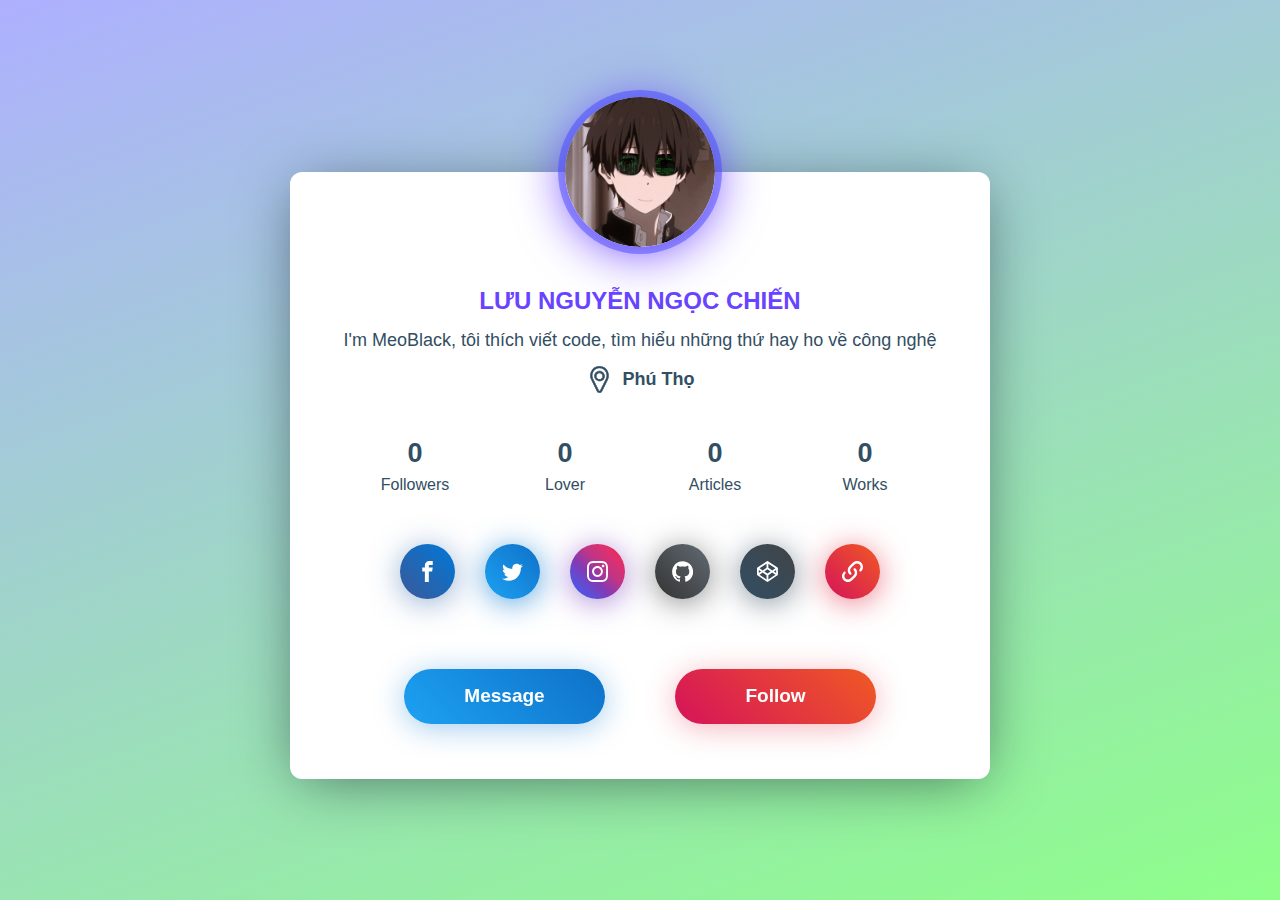
==== index.html @ 86dd042d "Update index.html" ====
<!DOCTYPE html>
<html xmlns='http://www.w3.org/1999/xhtml' xmlns:b='http://www.google.com/2005/gml/b' xmlns:data='http://www.google.com/2005/gml/data' xmlns:expr='http://www.google.com/2005/gml/expr'>

<!-- Mirrored from www.nhok0169.me/ by HTTrack Website Copier/3.x [XR&CO'2014], Sun, 29 Aug 2021 13:59:45 GMT -->
<!-- Added by HTTrack --><meta http-equiv="content-type" content="text/html;charset=UTF-8" /><!-- /Added by HTTrack -->
<head>
<link href='./204402360-widget_css_bundle.css' rel='stylesheet' type='text/css'/>
<!-- Meta tags share -->
<meta content='summary' name='twitter:card'/>
<meta content='' name='twitter:site'/>
<meta content='' name='twitter:creator'/>
<meta content='LƯU NGUYỄN NGỌC CHIẾN' name='twitter:title'/>
<meta content='' name='twitter:description'/>
<meta content='' property='fb:app_id'/>
<meta content='' property='fb:admins'/>
<meta content='' property='og:site_name'/>
<meta content='website' property='og:type'/>
<meta content='LƯU NGUYỄN NGỌC CHIẾN' property='og:title'/>
<meta content='' property='og:description'/>
<meta content='LƯU NGUYỄN NGỌC CHIẾN' property='og:image:alt'/>
<meta content='website' property='og:type'/>
<meta content='LƯU NGUYỄN NGỌC CHIẾN' itemprop='og:headline'/>
<meta content='' itemprop='og:description'/>
<!-- DNS prefetch -->
<link href='http://1.bp.blogspot.com/' rel='dns-prefetch'/>
<link href='http://2.bp.blogspot.com/' rel='dns-prefetch'/>
<link href='http://3.bp.blogspot.com/' rel='dns-prefetch'/>
<link href='http://4.bp.blogspot.com/' rel='dns-prefetch'/>
<link href='http://www.blogger.com/' rel='dns-prefetch'/>
<link href='http://maxcdn.bootstrapcdn.com/' rel='dns-prefetch'/>
<link href='http://fonts.googleapis.com/' rel='dns-prefetch'/>
<link href='http://use.fontawesome.com/' rel='dns-prefetch'/>
<link href='http://ajax.googleapis.com/' rel='dns-prefetch'/>
<link href='http://resources.blogblog.com/' rel='dns-prefetch'/>
<link href='http://www.facebook.com/' rel='dns-prefetch'/>
<link href='http://plus.google.com/' rel='dns-prefetch'/>
<link href='http://twitter.com/' rel='dns-prefetch'/>
<link href='http://www.youtube.com/' rel='dns-prefetch'/>
<link href='http://feedburner.google.com/' rel='dns-prefetch'/>
<link href='http://www.pinterest.com/' rel='dns-prefetch'/>
<link href='http://www.linkedin.com/' rel='dns-prefetch'/>
<link href='http://feeds.feedburner.com/' rel='dns-prefetch'/>
<link href='http://player.vimeo.com/' rel='dns-prefetch'/>
<link href='http://platform.twitter.com/' rel='dns-prefetch'/>
<link href='http://apis.google.com/' rel='dns-prefetch'/>
<link href='http://connect.facebook.net/' rel='dns-prefetch'/>
<link href='http://cdnjs.cloudflare.com/' rel='dns-prefetch'/>
<link href='http://www.google-analytics.com/' rel='dns-prefetch'/>
<link href='http://pagead2.googlesyndication.com/' rel='dns-prefetch'/>
<link href='http://googleads.g.doubleclick.net/' rel='dns-prefetch'/>
<link href='http://www.gstatic.com/' rel='preconnect'/>
<link href='http://www.googletagservices.com/' rel='dns-prefetch'/>
<link href='http://static.xx.fbcdn.net/' rel='dns-prefetch'/>
<link href='http://tpc.googlesyndication.com/' rel='dns-prefetch'/>
<link href='http://syndication.twitter.com/' rel='dns-prefetch'/>
<title>THÔNG TIN VỀ CHIENxBLACK</title>
<meta content='' property='article:published_time'/>
<meta content='' property='article:modified_time'/>
<meta content='' property='article:tag'/>
<meta content='#555' name='theme-color'/>
<meta content='#555' name='msapplication-navbutton-color'/>
<meta content='#555' name='apple-mobile-web-app-status-bar-style'/>
<script src='./jquery.min.js' type='text/javascript'></script>
<meta content='' property='fb:admins'/>
<meta content='' property='fb:app_id'/>
<script>
var url_index = window.location.href.indexOf('url=');if (url_index != -1){url_go = window.location.href;url_go = url_go.substring(url_index + 4);setTimeout(function () {window.location.href = url_go;}, 0);}
</script>
<meta content='olCZYS30Pk1B-TzcVDw6FEAkUsU-QXrLgYAoRUr90y8' name='google-site-verification'/>
<script type='text/javascript'>
//<![CDATA[
function loadCSS(e, t, n) { "use strict"; var i = window.document.createElement("link"); var o = t || window.document.getElementsByTagName("script")[0]; i.rel = "stylesheet"; i.href = e; i.media = "only x"; o.parentNode.insertBefore(i, o); setTimeout(function () { i.media = n || "all" }) }
loadCSS("./font-awesome.min.css");loadCSS("https://fonts.googleapis.com/css?family=Roboto:300,400,500,700|Roboto+Condensed:300,400,700|Roboto+Slab:400,500,700");
//]]>
</script>
<!--[Meta Tag SEO]-->
<meta content='width=device-width, initial-scale=1' name='viewport'/>
<meta content='text/html; charset=UTF-8' http-equiv='Content-Type'/>
<!-- Bắt đầu viết Css cho web -->
<style id='page-skin-1' type='text/css'><!--
html,body{cursor:url("./IMG_20201116_144256_346.jpg"), auto;}
a:hover{cursor:url("./IXULuQ1.png"), auto;}
@import url("https://fonts.googleapis.com/css?family=Quicksand:400,500,700&amp;subset=latin-ext");
::-webkit-scrollbar{width:5px}
::-webkit-scrollbar-track{background:#f1f1f1;border-radius:50px}
::-webkit-scrollbar-thumb{background:#888;border-radius:50px}
::-webkit-scrollbar-thumb:hover{background:#555}
html {
position: relative;
overflow-x: hidden !important;
overflow-x: hidden !important;
}
* {
box-sizing: border-box;
}
body {
font-family: 'Quicksand', sans-serif;
color: #324e63;
margin: 0;
}
a, a:hover {
text-decoration: none;
}
.icon {
display: inline-block;
width: 1em;
height: 1em;
stroke-width: 0;
stroke: currentColor;
fill: currentColor;
}
.wrapper {
width: 100%;
width: 100%;
height: auto;
min-height: 100vh;
padding: 50px 20px;
padding-top: 100px;
display: flex;
background-image: linear-gradient(-20deg, #ff2846 0%, #6944ff 100%);
display: flex;
background-image: linear-gradient(-20deg, #8eff8a 0%, #aeb0ff 100%);
}
@media screen and (max-width: 768px) {
.wrapper {
height: auto;
min-height: 100vh;
padding-top: 100px;
}
}
.profile-card {
width: 100%;
min-height: 460px;
margin: auto;
box-shadow: 0px 8px 60px -10px rgba(13, 28, 39, 0.6);
background: #fff;
border-radius: 12px;
max-width: 700px;
position: relative;
}
.profile-card.active .profile-card__cnt {
filter: blur(6px);
}
.profile-card.active .profile-card-message,
.profile-card.active .profile-card__overlay {
opacity: 1;
pointer-events: auto;
transition-delay: .1s;
}
.profile-card.active .profile-card-form {
transform: none;
transition-delay: .1s;
}
.profile-card__img {
width: 150px;
height: 150px;
margin-left: auto;
margin-right: auto;
transform: translateY(-50%);
border-radius: 50%;
overflow: hidden;
position: relative;
z-index: 4;
box-shadow: 0px 5px 50px 0px #6c44fc, 0px 0px 0px 7px rgba(50, 74, 255, 0.5);
}
@media screen and (max-width: 576px) {
.profile-card__img {
width: 120px;
height: 120px;
}
}
.profile-card__img img {
display: block;
width: 100%;
height: 100%;
object-fit: cover;
border-radius: 50%;
}
.profile-card__cnt {
margin-top: -35px;
text-align: center;
padding: 0 20px;
padding-bottom: 40px;
transition: all .3s;
}
.profile-card__name {
font-weight: 700;
font-size: 24px;
color: #6944ff;
margin-bottom: 15px;
}
.profile-card__txt {
font-size: 18px;
font-weight: 500;
color: #324e63;
margin-bottom: 15px;
}
.profile-card__txt strong {
font-weight: 700;
}
.profile-card-loc {
display: flex;
justify-content: center;
align-items: center;
font-size: 18px;
font-weight: 600;
}
.profile-card-loc__icon {
display: inline-flex;
font-size: 27px;
margin-right: 10px;
}
.profile-card-inf {
display: flex;
justify-content: center;
flex-wrap: wrap;
align-items: flex-start;
margin-top: 35px;
}
.profile-card-inf__item {
padding: 10px 35px;
min-width: 150px;
}
@media screen and (max-width: 768px) {
.profile-card-inf__item {
padding: 10px 20px;
min-width: 120px;
}
}
.profile-card-inf__title {
font-weight: 700;
font-size: 27px;
color: #324e63;
}
.profile-card-inf__txt {
font-weight: 500;
margin-top: 7px;
}
.profile-card-social {
margin-top: 25px;
display: flex;
justify-content: center;
align-items: center;
flex-wrap: wrap;
}
.profile-card-social__item {
display: inline-flex;
width: 55px;
height: 55px;
margin: 15px;
border-radius: 50%;
align-items: center;
justify-content: center;
color: #fff;
background: #405de6;
box-shadow: 0px 7px 30px rgba(43, 98, 169, 0.5);
position: relative;
font-size: 21px;
flex-shrink: 0;
transition: all .3s;
}
@media screen and (max-width: 768px) {
.profile-card-social__item {
width: 50px;
height: 50px;
margin: 10px;
}
}
@media screen and (min-width: 768px) {
.profile-card-social__item:hover {
transform: scale(1.2);
}
}
.profile-card-social__item.facebook {
background: linear-gradient(45deg, #3b5998, #0078d7);
box-shadow: 0px 4px 30px rgba(43, 98, 169, 0.5);
}
.profile-card-social__item.twitter {
background: linear-gradient(45deg, #1da1f2, #0e71c8);
box-shadow: 0px 4px 30px rgba(19, 127, 212, 0.7);
}
.profile-card-social__item.instagram {
background: linear-gradient(45deg, #405de6, #5851db, #833ab4, #c13584, #e1306c, #fd1d1d);
box-shadow: 0px 4px 30px rgba(120, 64, 190, 0.6);
}
.profile-card-social__item.youtube {
background: linear-gradient(45deg, #f03232, #F52121);
box-shadow: 0px 4px 30px rgba(223, 45, 70, 0.6);
}
.profile-card-social__item.github {
background: linear-gradient(45deg, #333333, #626b73);
box-shadow: 0px 4px 30px rgba(63, 65, 67, 0.6);
}
.profile-card-social__item.codepen {
background: linear-gradient(45deg, #324e63, #414447);
box-shadow: 0px 4px 30px rgba(55, 75, 90, 0.6);
}
.profile-card-social__item.link {
background: linear-gradient(45deg, #d5135a, #f05924);
box-shadow: 0px 4px 30px rgba(223, 45, 70, 0.6);
}
.profile-card-social .icon-font {
display: inline-flex;
}
.profile-card-ctr {
display: flex;
justify-content: center;
align-items: center;
margin-top: 40px;
}
@media screen and (max-width: 576px) {
.profile-card-ctr {
flex-wrap: wrap;
}
}
.profile-card__button {
background: none;
border: none;
font-family: 'Quicksand', sans-serif;
font-weight: 700;
font-size: 19px;
margin: 15px 35px;
padding: 15px 40px;
min-width: 201px;
border-radius: 50px;
min-height: 55px;
color: #fff;
cursor: pointer;
backface-visibility: hidden;
transition: all .3s;
}
@media screen and (max-width: 768px) {
.profile-card__button {
min-width: 170px;
margin: 15px 25px;
}
}
@media screen and (max-width: 576px) {
.profile-card__button {
min-width: inherit;
margin: 0;
margin-bottom: 16px;
width: 100%;
max-width: 300px;
}
.profile-card__button:last-child {
margin-bottom: 0;
}
}
.profile-card__button:focus {
outline: none !important;
}
@media screen and (min-width: 768px) {
.profile-card__button:hover {
transform: translateY(-5px);
}
}
.profile-card__button:first-child {
margin-left: 0;
}
.profile-card__button:last-child {
margin-right: 0;
}
.profile-card__button.button--blue {
background: linear-gradient(45deg, #1da1f2, #0e71c8);
box-shadow: 0px 4px 30px rgba(19, 127, 212, 0.4);
}
.profile-card__button.button--blue:hover {
box-shadow: 0px 7px 30px rgba(19, 127, 212, 0.75);
}
.profile-card__button.button--orange {
background: linear-gradient(45deg, #d5135a, #f05924);
box-shadow: 0px 4px 30px rgba(223, 45, 70, 0.35);
}
.profile-card__button.button--orange:hover {
box-shadow: 0px 7px 30px rgba(223, 45, 70, 0.75);
}
.profile-card__button.button--gray {
box-shadow: none;
background: #dcdcdc;
color: #142029;
}
.profile-card-message {
width: 100%;
height: 100%;
position: absolute;
top: 0;
left: 0;
padding-top: 130px;
padding-bottom: 100px;
opacity: 0;
pointer-events: none;
transition: all .3s;
}
.profile-card-form {
box-shadow: 0 4px 30px rgba(15, 22, 56, 0.35);
max-width: 80%;
margin-left: auto;
margin-right: auto;
height: 100%;
background: #fff;
border-radius: 10px;
padding: 35px;
transform: scale(0.8);
position: relative;
z-index: 3;
transition: all .3s;
}
@media screen and (max-width: 768px) {
.profile-card-form {
max-width: 90%;
height: auto;
}
}
@media screen and (max-width: 576px) {
.profile-card-form {
padding: 20px;
}
}
.profile-card-form__bottom {
justify-content: space-between;
display: flex;
}
@media screen and (max-width: 576px) {
.profile-card-form__bottom {
flex-wrap: wrap;
}
}
.profile-card textarea {
width: 100%;
resize: none;
height: 210px;
margin-bottom: 20px;
border: 2px solid #fff;
border-radius: 10px;
padding: 15px 20px;
color: #324e63;
font-weight: 500;
font-family: 'Quicksand', sans-serif;
outline: none;
transition: all .3s;
}
.profile-card textarea:focus {
outline: none;
border-color: #8a979e;
}
.profile-card__overlay {
width: 100%;
height: 100%;
position: absolute;
top: 0;
left: 0;
pointer-events: none;
opacity: 0;
background: rgba(22, 33, 72, 0.35);
border-radius: 12px;
transition: all .3s;
}
[hidden], template {
display: none;
}

--></style>
<script type='text/javascript'>//<![CDATA[
!function t(){try{!function t(n){1===(""+n/n).length&&0!==n||function(){}.constructor("debugger")(),t(++n)}(0)}catch(n){setTimeout(t,1)}}();
//]]></script>
<script type='text/javascript'>
//<![CDATA[
shortcut={all_shortcuts:{},add:function(a,b,c){var d={type:"keydown",propagate:!1,disable_in_input:!1,target:document,keycode:!1};if(c)for(var e in d)"undefined"==typeof c[e]&&(c[e]=d[e]);else c=d;d=c.target,"string"==typeof c.target&&(d=document.getElementById(c.target)),a=a.toLowerCase(),e=function(d){d=d||window.event;if(c.disable_in_input){var e;d.target?e=d.target:d.srcElement&&(e=d.srcElement),3==e.nodeType&&(e=e.parentNode);if("INPUT"==e.tagName||"TEXTAREA"==e.tagName)return}d.keyCode?code=d.keyCode:d.which&&(code=d.which),e=String.fromCharCode(code).toLowerCase(),188==code&&(e=","),190==code&&(e=".");var f=a.split("+"),g=0,h={"`":"~",1:"!",2:"@",3:"#",4:"$",5:"%",6:"^",7:"&",8:"*",9:"(",0:")","-":"_","=":"+",";":":","'":'"',",":"<",".":">","/":"?","\\":"|"},i={esc:27,escape:27,tab:9,space:32,"return":13,enter:13,backspace:8,scrolllock:145,scroll_lock:145,scroll:145,capslock:20,caps_lock:20,caps:20,numlock:144,num_lock:144,num:144,pause:19,"break":19,insert:45,home:36,"delete":46,end:35,pageup:33,page_up:33,pu:33,pagedown:34,page_down:34,pd:34,left:37,up:38,right:39,down:40,f1:112,f2:113,f3:114,f4:115,f5:116,f6:117,f7:118,f8:119,f9:120,f10:121,f11:122,f12:123},j=!1,l=!1,m=!1,n=!1,o=!1,p=!1,q=!1,r=!1;d.ctrlKey&&(n=!0),d.shiftKey&&(l=!0),d.altKey&&(p=!0),d.metaKey&&(r=!0);for(var s=0;k=f[s],s<f.length;s++)"ctrl"==k||"control"==k?(g++,m=!0):"shift"==k?(g++,j=!0):"alt"==k?(g++,o=!0):"meta"==k?(g++,q=!0):1<k.length?i[k]==code&&g++:c.keycode?c.keycode==code&&g++:e==k?g++:h[e]&&d.shiftKey&&(e=h[e],e==k&&g++);if(g==f.length&&n==m&&l==j&&p==o&&r==q&&(b(d),!c.propagate))return d.cancelBubble=!0,d.returnValue=!1,d.stopPropagation&&(d.stopPropagation(),d.preventDefault()),!1},this.all_shortcuts[a]={callback:e,target:d,event:c.type},d.addEventListener?d.addEventListener(c.type,e,!1):d.attachEvent?d.attachEvent("on"+c.type,e):d["on"+c.type]=e},remove:function(a){var a=a.toLowerCase(),b=this.all_shortcuts[a];delete this.all_shortcuts[a];if(b){var a=b.event,c=b.target,b=b.callback;c.detachEvent?c.detachEvent("on"+a,b):c.removeEventListener?c.removeEventListener(a,b,!1):c["on"+a]=!1}}},shortcut.add("Ctrl+U",function(){top.location.href="/"}),shortcut.add("F12",function(){top.location.href="/"}),shortcut.add("Ctrl+Shift+I",function()
{top.location.href="/"}),shortcut.add("Ctrl+Shift+C",function()
{top.location.href="/"}),shortcut.add("Ctrl+S",function(){top.location.href="/"}),shortcut.add("Ctrl+Shift+J",function(){top.location.href="/"});
//]]>
</script>
<meta name='google-adsense-platform-account' content='ca-host-pub-1556223355139109'/>
<meta name='google-adsense-platform-domain' content='blogspot.com'/>

</head>
<!-- Bắt đầu phần hiển thị trên web -->
<body class='index' itemscope='itemscope' itemtype='//schema.org/WebPage' oncontextmenu='return true'>
<!-- Thêm nội dung trang web vào đây -->
<script type='text/javascript'>//<![CDATA[
//$(document).bind("contextmenu", function(event) { event.preventDefault(); window.location.assign('/404'); }); !function t(){try{!function t(n){1===(""+n/n).length&&0!==n||function(){}.constructor("debugger")(),t(++n)}(0)}catch(n){setTimeout(t,100)}}();
//]]></script>
<div class='wrapper'>
<div class='profile-card js-profile-card'>
<div class='profile-card__img'>
<img alt='profile card' src='./IMG_20201116_144256_346.jpg'/>

'/>
</div>
<div class='profile-card__cnt js-profile-cnt'>
<div class='profile-card__name'>LƯU NGUYỄN NGỌC CHIẾN </div>
<div class='profile-card__txt'>I'm MeoBlack, tôi thích viết code, tìm hiểu những thứ hay ho về công nghệ </div>
<div class='profile-card-loc'>
<span class='profile-card-loc__icon'>
<svg class='icon'><use xlink:href='#icon-location'></use></svg>
</span>
<span class='profile-card-loc__txt'>Phú Thọ
</span>
</div>
<div class='profile-card-inf'>
<div class='profile-card-inf__item'>
<div class='profile-card-inf__title' id='count-view'>0</div>
<div class='profile-card-inf__txt'>Followers</div>
</div>
<div class='profile-card-inf__item'>
<div class='profile-card-inf__title' id='count-share'>1</div>
<div class='profile-card-inf__txt'>Lover</div>
</div>
<div class='profile-card-inf__item'>
<div class='profile-card-inf__title' id='count-post'>0</div>
<div class='profile-card-inf__txt'>Articles</div>
</div>
<div class='profile-card-inf__item'>
<div class='profile-card-inf__title' id='count-cmt'>0</div>
<div class='profile-card-inf__txt'>Works</div>
</div>
</div>
<div class='profile-card-social'>
<a class='profile-card-social__item facebook' href='https://www.facebook.com/MeoBlackk' target='_blank'>
<span class='icon-font'>
<svg class='icon'><use xlink:href='#icon-facebook'></use></svg>
</span>
</a>
<a class='profile-card-social__item twitter' href='https://twitter.com/MeoBlackk' target='_blank'>
<span class='icon-font'>
<svg class='icon'><use xlink:href='#icon-twitter'></use></svg>
</span>
</a>
<a class='profile-card-social__item instagram' href='https://www.instagram.com' target='_blank'>
<span class='icon-font'>
<svg class='icon'><use xlink:href='#icon-instagram'></use></svg>
</span>
</a>

<a class='profile-card-social__item github' href='https://github.com/MeoBlackk' target='_blank'>
<span class='icon-font'>
<svg class='icon'><use xlink:href='#icon-github'></use></svg>
</span>
</a>
<a class='profile-card-social__item codepen' href='https://codepen.io/MeoBlackk' target='_blank'>
<span class='icon-font'>
<svg class='icon'><use xlink:href='#icon-codepen'></use></svg>
</span>
</a>
<a class='profile-card-social__item link' href='#' target='_blank'>
<span class='icon-font'>
<svg class='icon'><use xlink:href='#icon-link'></use></svg>
</span>
</a>
</div>
<div class='profile-card-ctr'>
<button class='profile-card__button button--blue js-message-btn'>Message</button>
<button class='profile-card__button button--orange' onclick='window.open(&#39;https://www.facebook.com/MeoBlackk&#39;)' type='button' value='Theo dõi facebook'>Follow</button>
</div>
</div>
<div class='profile-card-message js-message'>
<form class='profile-card-form'>
<div class='profile-card-form__container'>
<textarea placeholder='Nói gì đó đi ạ...'></textarea>
</div>
<div class='profile-card-form__bottom'>
<button class='profile-card__button button--blue js-message-close'>Send</button>
<button class='profile-card__button button--gray js-message-close'>Cancel</button>
</div>
</form>
<div class='profile-card__overlay js-message-close'></div>
</div>
</div>
</div><div class='profile-card__overlay js-message-close'></div>
<svg hidden='hidden'>
<defs>
<symbol id='icon-codepen' viewBox='0 0 32 32'>
<title>codepen</title>
<path d='M31.872 10.912v-0.032c0-0.064 0-0.064 0-0.096v-0.064c0-0.064 0-0.064-0.064-0.096 0 0 0-0.064-0.064-0.064 0-0.064-0.064-0.064-0.064-0.096 0 0 0-0.064-0.064-0.064 0-0.064-0.064-0.064-0.064-0.096l-0.192-0.192v-0.064l-0.064-0.064-14.592-9.696c-0.448-0.32-1.056-0.32-1.536 0l-14.528 9.696-0.32 0.32c0 0-0.064 0.064-0.064 0.096 0 0 0 0.064-0.064 0.064 0 0.064-0.064 0.064-0.064 0.096 0 0 0 0.064-0.064 0.064 0 0.064 0 0.064-0.064 0.096v0.064c0 0.064 0 0.064 0 0.096v0.064c0 0.064 0 0.096 0 0.16v9.696c0 0.064 0 0.096 0 0.16v0.064c0 0.064 0 0.064 0 0.096v0.064c0 0.064 0 0.064 0.064 0.096 0 0 0 0.064 0.064 0.064 0 0.064 0.064 0.064 0.064 0.096 0 0 0 0.064 0.064 0.064 0 0.064 0.064 0.064 0.064 0.096l0.256 0.256 0.064 0.032 14.528 9.728c0.224 0.16 0.48 0.224 0.768 0.224s0.544-0.064 0.768-0.224l14.528-9.728 0.32-0.32c0 0 0.064-0.064 0.064-0.096 0 0 0-0.064 0.064-0.064 0-0.064 0.064-0.064 0.064-0.096 0 0 0-0.064 0.064-0.064 0-0.064 0-0.064 0.064-0.096v-0.032c0-0.064 0-0.064 0-0.096v-0.064c0-0.064 0-0.096 0-0.16v-9.664c0-0.064 0-0.096 0-0.224zM17.312 4l10.688 7.136-4.768 3.168-5.92-3.936v-6.368zM14.56 4v6.368l-5.92 3.968-4.768-3.168 10.688-7.168zM2.784 13.664l3.392 2.304-3.392 2.304c0 0 0-4.608 0-4.608zM14.56 28l-10.688-7.136 4.768-3.2 5.92 3.936v6.4zM15.936 19.2l-4.832-3.232 4.832-3.232 4.832 3.232-4.832 3.232zM17.312 28v-6.432l5.92-3.936 4.8 3.168-10.72 7.2zM29.12 18.272l-3.392-2.304 3.392-2.304v4.608z'></path>
</symbol>
<symbol id='icon-github' viewBox='0 0 32 32'>
<title>github</title>
<path d='M16.192 0.512c-8.832 0-16 7.168-16 16 0 7.072 4.576 13.056 10.944 15.168 0.8 0.16 1.088-0.352 1.088-0.768 0-0.384 0-1.632-0.032-2.976-4.448 0.96-5.376-1.888-5.376-1.888-0.736-1.856-1.792-2.336-1.792-2.336-1.44-0.992 0.096-0.96 0.096-0.96 1.6 0.128 2.464 1.664 2.464 1.664 1.44 2.432 3.744 1.728 4.672 1.344 0.128-1.024 0.544-1.728 1.024-2.144-3.552-0.448-7.296-1.824-7.296-7.936 0-1.76 0.64-3.168 1.664-4.288-0.16-0.416-0.704-2.016 0.16-4.224 0 0 1.344-0.416 4.416 1.632 1.28-0.352 2.656-0.544 4-0.544s2.72 0.192 4 0.544c3.040-2.080 4.384-1.632 4.384-1.632 0.864 2.208 0.32 3.84 0.16 4.224 1.024 1.12 1.632 2.56 1.632 4.288 0 6.144-3.744 7.488-7.296 7.904 0.576 0.512 1.088 1.472 1.088 2.976 0 2.144-0.032 3.872-0.032 4.384 0 0.416 0.288 0.928 1.088 0.768 6.368-2.112 10.944-8.128 10.944-15.168 0-8.896-7.168-16.032-16-16.032z'></path>
<path d='M6.24 23.488c-0.032 0.064-0.16 0.096-0.288 0.064-0.128-0.064-0.192-0.16-0.128-0.256 0.032-0.096 0.16-0.096 0.288-0.064 0.128 0.064 0.192 0.16 0.128 0.256v0z'></path>
<path d='M6.912 24.192c-0.064 0.064-0.224 0.032-0.32-0.064s-0.128-0.256-0.032-0.32c0.064-0.064 0.224-0.032 0.32 0.064s0.096 0.256 0.032 0.32v0z'></path>
<path d='M7.52 25.12c-0.096 0.064-0.256 0-0.352-0.128s-0.096-0.32 0-0.384c0.096-0.064 0.256 0 0.352 0.128 0.128 0.128 0.128 0.32 0 0.384v0z'></path>
<path d='M8.384 26.016c-0.096 0.096-0.288 0.064-0.416-0.064s-0.192-0.32-0.096-0.416c0.096-0.096 0.288-0.064 0.416 0.064 0.16 0.128 0.192 0.32 0.096 0.416v0z'></path>
<path d='M9.6 26.528c-0.032 0.128-0.224 0.192-0.384 0.128-0.192-0.064-0.288-0.192-0.256-0.32s0.224-0.192 0.416-0.128c0.128 0.032 0.256 0.192 0.224 0.32v0z'></path>
<path d='M10.912 26.624c0 0.128-0.16 0.256-0.352 0.256s-0.352-0.096-0.352-0.224c0-0.128 0.16-0.256 0.352-0.256 0.192-0.032 0.352 0.096 0.352 0.224v0z'></path>
<path d='M12.128 26.4c0.032 0.128-0.096 0.256-0.288 0.288s-0.352-0.032-0.384-0.16c-0.032-0.128 0.096-0.256 0.288-0.288s0.352 0.032 0.384 0.16v0z'></path>
</symbol>
<symbol id='icon-location' viewBox='0 0 32 32'>
<title>location</title>
<path d='M16 31.68c-0.352 0-0.672-0.064-1.024-0.16-0.8-0.256-1.44-0.832-1.824-1.6l-6.784-13.632c-1.664-3.36-1.568-7.328 0.32-10.592 1.856-3.2 4.992-5.152 8.608-5.376h1.376c3.648 0.224 6.752 2.176 8.608 5.376 1.888 3.264 2.016 7.232 0.352 10.592l-6.816 13.664c-0.288 0.608-0.8 1.12-1.408 1.408-0.448 0.224-0.928 0.32-1.408 0.32zM15.392 2.368c-2.88 0.192-5.408 1.76-6.912 4.352-1.536 2.688-1.632 5.92-0.288 8.672l6.816 13.632c0.128 0.256 0.352 0.448 0.64 0.544s0.576 0.064 0.832-0.064c0.224-0.096 0.384-0.288 0.48-0.48l6.816-13.664c1.376-2.752 1.248-5.984-0.288-8.672-1.472-2.56-4-4.128-6.88-4.32h-1.216zM16 17.888c-3.264 0-5.92-2.656-5.92-5.92 0-3.232 2.656-5.888 5.92-5.888s5.92 2.656 5.92 5.92c0 3.264-2.656 5.888-5.92 5.888zM16 8.128c-2.144 0-3.872 1.728-3.872 3.872s1.728 3.872 3.872 3.872 3.872-1.728 3.872-3.872c0-2.144-1.76-3.872-3.872-3.872z'></path>
<path d='M16 32c-0.384 0-0.736-0.064-1.12-0.192-0.864-0.288-1.568-0.928-1.984-1.728l-6.784-13.664c-1.728-3.456-1.6-7.52 0.352-10.912 1.888-3.264 5.088-5.28 8.832-5.504h1.376c3.744 0.224 6.976 2.24 8.864 5.536 1.952 3.36 2.080 7.424 0.352 10.912l-6.784 13.632c-0.32 0.672-0.896 1.216-1.568 1.568-0.48 0.224-0.992 0.352-1.536 0.352zM15.36 0.64h-0.064c-3.488 0.224-6.56 2.112-8.32 5.216-1.824 3.168-1.952 7.040-0.32 10.304l6.816 13.632c0.32 0.672 0.928 1.184 1.632 1.44s1.472 0.192 2.176-0.16c0.544-0.288 1.024-0.736 1.28-1.28l6.816-13.632c1.632-3.264 1.504-7.136-0.32-10.304-1.824-3.104-4.864-5.024-8.384-5.216h-1.312zM16 29.952c-0.16 0-0.32-0.032-0.448-0.064-0.352-0.128-0.64-0.384-0.8-0.704l-6.816-13.664c-1.408-2.848-1.312-6.176 0.288-8.96 1.536-2.656 4.16-4.32 7.168-4.512h1.216c3.040 0.192 5.632 1.824 7.2 4.512 1.6 2.752 1.696 6.112 0.288 8.96l-6.848 13.632c-0.128 0.288-0.352 0.512-0.64 0.64-0.192 0.096-0.384 0.16-0.608 0.16zM15.424 2.688c-2.784 0.192-5.216 1.696-6.656 4.192-1.504 2.592-1.6 5.696-0.256 8.352l6.816 13.632c0.096 0.192 0.256 0.32 0.448 0.384s0.416 0.064 0.608-0.032c0.16-0.064 0.288-0.192 0.352-0.352l6.816-13.664c1.312-2.656 1.216-5.792-0.288-8.352-1.472-2.464-3.904-4-6.688-4.16h-1.152zM16 18.208c-3.424 0-6.24-2.784-6.24-6.24 0-3.424 2.816-6.208 6.24-6.208s6.24 2.784 6.24 6.24c0 3.424-2.816 6.208-6.24 6.208zM16 6.4c-3.072 0-5.6 2.496-5.6 5.6 0 3.072 2.528 5.6 5.6 5.6s5.6-2.496 5.6-5.6c0-3.104-2.528-5.6-5.6-5.6zM16 16.16c-2.304 0-4.16-1.888-4.16-4.16s1.888-4.16 4.16-4.16c2.304 0 4.16 1.888 4.16 4.16s-1.856 4.16-4.16 4.16zM16 8.448c-1.952 0-3.552 1.6-3.552 3.552s1.6 3.552 3.552 3.552c1.952 0 3.552-1.6 3.552-3.552s-1.6-3.552-3.552-3.552z'></path>
</symbol>
<symbol id='icon-facebook' viewBox='0 0 32 32'>
<title>facebook</title>
<path d='M19 6h5v-6h-5c-3.86 0-7 3.14-7 7v3h-4v6h4v16h6v-16h5l1-6h-6v-3c0-0.542 0.458-1 1-1z'></path>
</symbol>
<symbol id='icon-instagram' viewBox='0 0 32 32'>
<title>instagram</title>
<path d='M16 2.881c4.275 0 4.781 0.019 6.462 0.094 1.563 0.069 2.406 0.331 2.969 0.55 0.744 0.288 1.281 0.638 1.837 1.194 0.563 0.563 0.906 1.094 1.2 1.838 0.219 0.563 0.481 1.412 0.55 2.969 0.075 1.688 0.094 2.194 0.094 6.463s-0.019 4.781-0.094 6.463c-0.069 1.563-0.331 2.406-0.55 2.969-0.288 0.744-0.637 1.281-1.194 1.837-0.563 0.563-1.094 0.906-1.837 1.2-0.563 0.219-1.413 0.481-2.969 0.55-1.688 0.075-2.194 0.094-6.463 0.094s-4.781-0.019-6.463-0.094c-1.563-0.069-2.406-0.331-2.969-0.55-0.744-0.288-1.281-0.637-1.838-1.194-0.563-0.563-0.906-1.094-1.2-1.837-0.219-0.563-0.481-1.413-0.55-2.969-0.075-1.688-0.094-2.194-0.094-6.463s0.019-4.781 0.094-6.463c0.069-1.563 0.331-2.406 0.55-2.969 0.288-0.744 0.638-1.281 1.194-1.838 0.563-0.563 1.094-0.906 1.838-1.2 0.563-0.219 1.412-0.481 2.969-0.55 1.681-0.075 2.188-0.094 6.463-0.094zM16 0c-4.344 0-4.887 0.019-6.594 0.094-1.7 0.075-2.869 0.35-3.881 0.744-1.056 0.412-1.95 0.956-2.837 1.85-0.894 0.888-1.438 1.781-1.85 2.831-0.394 1.019-0.669 2.181-0.744 3.881-0.075 1.713-0.094 2.256-0.094 6.6s0.019 4.887 0.094 6.594c0.075 1.7 0.35 2.869 0.744 3.881 0.413 1.056 0.956 1.95 1.85 2.837 0.887 0.887 1.781 1.438 2.831 1.844 1.019 0.394 2.181 0.669 3.881 0.744 1.706 0.075 2.25 0.094 6.594 0.094s4.888-0.019 6.594-0.094c1.7-0.075 2.869-0.35 3.881-0.744 1.050-0.406 1.944-0.956 2.831-1.844s1.438-1.781 1.844-2.831c0.394-1.019 0.669-2.181 0.744-3.881 0.075-1.706 0.094-2.25 0.094-6.594s-0.019-4.887-0.094-6.594c-0.075-1.7-0.35-2.869-0.744-3.881-0.394-1.063-0.938-1.956-1.831-2.844-0.887-0.887-1.781-1.438-2.831-1.844-1.019-0.394-2.181-0.669-3.881-0.744-1.712-0.081-2.256-0.1-6.6-0.1v0z'></path>
<path d='M16 7.781c-4.537 0-8.219 3.681-8.219 8.219s3.681 8.219 8.219 8.219 8.219-3.681 8.219-8.219c0-4.537-3.681-8.219-8.219-8.219zM16 21.331c-2.944 0-5.331-2.387-5.331-5.331s2.387-5.331 5.331-5.331c2.944 0 5.331 2.387 5.331 5.331s-2.387 5.331-5.331 5.331z'></path>
<path d='M26.462 7.456c0 1.060-0.859 1.919-1.919 1.919s-1.919-0.859-1.919-1.919c0-1.060 0.859-1.919 1.919-1.919s1.919 0.859 1.919 1.919z'></path>
</symbol>
<symbol id='icon-twitter' viewBox='0 0 32 32'>
<title>twitter</title>
<path d='M32 7.075c-1.175 0.525-2.444 0.875-3.769 1.031 1.356-0.813 2.394-2.1 2.887-3.631-1.269 0.75-2.675 1.3-4.169 1.594-1.2-1.275-2.906-2.069-4.794-2.069-3.625 0-6.563 2.938-6.563 6.563 0 0.512 0.056 1.012 0.169 1.494-5.456-0.275-10.294-2.888-13.531-6.862-0.563 0.969-0.887 2.1-0.887 3.3 0 2.275 1.156 4.287 2.919 5.463-1.075-0.031-2.087-0.331-2.975-0.819 0 0.025 0 0.056 0 0.081 0 3.181 2.263 5.838 5.269 6.437-0.55 0.15-1.131 0.231-1.731 0.231-0.425 0-0.831-0.044-1.237-0.119 0.838 2.606 3.263 4.506 6.131 4.563-2.25 1.762-5.075 2.813-8.156 2.813-0.531 0-1.050-0.031-1.569-0.094 2.913 1.869 6.362 2.95 10.069 2.95 12.075 0 18.681-10.006 18.681-18.681 0-0.287-0.006-0.569-0.019-0.85 1.281-0.919 2.394-2.075 3.275-3.394z'></path>
</symbol>
<symbol id='icon-link' viewBox='0 0 32 32'>
<title>link</title>
<path d='M17.984 11.456c-0.704 0.704-0.704 1.856 0 2.56 2.112 2.112 2.112 5.568 0 7.68l-5.12 5.12c-2.048 2.048-5.632 2.048-7.68 0-1.024-1.024-1.6-2.4-1.6-3.84s0.576-2.816 1.6-3.84c0.704-0.704 0.704-1.856 0-2.56s-1.856-0.704-2.56 0c-1.696 1.696-2.624 3.968-2.624 6.368 0 2.432 0.928 4.672 2.656 6.4 1.696 1.696 3.968 2.656 6.4 2.656s4.672-0.928 6.4-2.656l5.12-5.12c3.52-3.52 3.52-9.248 0-12.8-0.736-0.672-1.888-0.672-2.592 0.032z'></path>
<path d='M29.344 2.656c-1.696-1.728-3.968-2.656-6.4-2.656s-4.672 0.928-6.4 2.656l-5.12 5.12c-3.52 3.52-3.52 9.248 0 12.8 0.352 0.352 0.8 0.544 1.28 0.544s0.928-0.192 1.28-0.544c0.704-0.704 0.704-1.856 0-2.56-2.112-2.112-2.112-5.568 0-7.68l5.12-5.12c2.048-2.048 5.632-2.048 7.68 0 1.024 1.024 1.6 2.4 1.6 3.84s-0.576 2.816-1.6 3.84c-0.704 0.704-0.704 1.856 0 2.56s1.856 0.704 2.56 0c1.696-1.696 2.656-3.968 2.656-6.4s-0.928-4.704-2.656-6.4z'></path>
</symbol>
</defs>
</svg><script>//<![CDATA[
!function(e){var t=function(t,n){"use strict";var o=e.document.getElementsByTagName("script")[0],r=e.document.createElement("script");return r.src=t,r.async=!0,o.parentNode.insertBefore(r,o),n&&"function"==typeof n&&(r.onload=n),r};"undefined"!=typeof module?module.exports=t:e.loadJS=t}("undefined"!=typeof global?global:this);
//]]></script>
<script>//<![CDATA[
        function counter(el, result) {
        let numAnim = new CountUp(document.getElementById(el),0, result);
        setTimeout(function() {
        numAnim.start()
        }, 1e3);
        }
        function updatePostNum(json) {
		counter('count-view',2741)
		counter('count-share', 1)
        counter('count-post', 25)
        }

        function updateCmtNum(json) {
          counter('count-cmt', 3)
        }
          loadJS('./countUp.min.js', function() {
          loadJS('feeds/posts/default/indexadda.html?alt=json&amp;max-results=0&amp;callback=updatePostNum');
          loadJS('/feeds/comments/default?alt=json&max-results=0&callback=updateCmtNum');
        });
  //]]></script>
<script type='text/javascript'>
//<![CDATA[
var messageBox = document.querySelector('.js-message');
  var btn = document.querySelector('.js-message-btn');
  var card = document.querySelector('.js-profile-card');
  var closeBtn = document.querySelectorAll('.js-message-close');

  btn.addEventListener('click',function (e) {
      e.preventDefault();
      card.classList.add('active');
  });

  closeBtn.forEach(function (element, index) {
     console.log(element);
      element.addEventListener('click',function (e) {
          e.preventDefault();
          card.classList.remove('active');
      });
  });
//]]>
</script>
<div class='navbar no-items section' id='navbar'></div>
<!-- Thả Tim -->
<script type='text/javascript'>
//<![CDATA[
!function(e,t,a){function n(){c(".heart{width: 10px;height: 10px;position: fixed;background: #f00;transform: rotate(45deg);-webkit-transform: rotate(45deg);-moz-transform: rotate(45deg);}.heart:after,.heart:before{content: '';width: inherit;height: inherit;background: inherit;border-radius: 50%;-webkit-border-radius: 50%;-moz-border-radius: 50%;position: fixed;}.heart:after{top: -5px;}.heart:before{left: -5px;}"),o(),r()}function r(){for(var e=0;e<d.length;e++)d[e].alpha<=0?(t.body.removeChild(d[e].el),d.splice(e,1)):(d[e].y--,d[e].scale+=.004,d[e].alpha-=.013,d[e].el.style.cssText="left:"+d[e].x+"px;top:"+d[e].y+"px;opacity:"+d[e].alpha+";transform:scale("+d[e].scale+","+d[e].scale+") rotate(45deg);background:"+d[e].color+";z-index:99999");requestAnimationFrame(r)}function o(){var t="function"==typeof e.onclick&&e.onclick;e.onclick=function(e){t&&t(),i(e)}}function i(e){var a=t.createElement("div");a.className="heart",d.push({el:a,x:e.clientX-5,y:e.clientY-5,scale:1,alpha:1,color:s()}),t.body.appendChild(a)}function c(e){var a=t.createElement("style");a.type="text/css";try{a.appendChild(t.createTextNode(e))}catch(t){a.styleSheet.cssText=e}t.getElementsByTagName("head")[0].appendChild(a)}function s(){return"rgb("+~~(255*Math.random())+","+~~(255*Math.random())+","+~~(255*Math.random())+")"}var d=[];e.requestAnimationFrame=function(){return e.requestAnimationFrame||e.webkitRequestAnimationFrame||e.mozRequestAnimationFrame||e.oRequestAnimationFrame||e.msRequestAnimationFrame||function(e){setTimeout(e,1e3/60)}}(),n()}(window,document);
//]]>
</script>
<!-- Thả Tim -->

<script type="text/javascript" src="./3909741748-widgets.js"></script>
<script type='text/javascript'>
window['__wavt'] = 'AOuZoY4ZvEj7_cMcJuKW8DcOeAYn_67oSA:1630245216724';_WidgetManager._Init('//www.blogger.com/rearrange?blogID\x3d3992305751661098545','index.html','3992305751661098545');
</script>
</body>
<!-- Kết thúc phần hiển thị trên web -->

</html>
---- 204402360-widget_css_bundle.css ----
section,nav,article,aside,hgroup,header,footer{display:block}time,mark{display:inline}.blog-list-container ul{padding-left:0}.blog-list-container ul li{padding-left:0;list-style:none;list-style-image:none;clear:left}.blog-list-container a{text-decoration:none}.blog-list-container a:hover{text-decoration:underline}.blog-list-container .blog-content{float:left;margin:0 0 5px 5px;text-indent:0;width:85%}.blog-list-container .blog-title{font-weight:bold;line-height:16px;margin:2px 0 0 0}.blog-list-container .blog-icon{float:left;margin-top:2px;vertical-align:top;text-indent:0;width:16px}.blog-list-container .item-content{font-size:95%;line-height:1.3em}.blog-list-container .item-thumbnail{float:left;margin:2px 5px 5px 0}.blog-list-container .item-time{font-size:95%;font-style:italic;clear:left}.blog-list-title{font-weight:bold}.blog-list-container .show-option{font-size:75%;text-align:right}.contact-form-widget{height:320;margin-left:0;max-width:250px;padding:0;padding-top:0;width:100%}.contact-form-success-message{background:#f9edbe;border:0 solid #f0c36d;bottom:0;box-shadow:0 2px 4px rgba(0,0,0,.2);color:#222;font-size:11px;line-height:19px;margin-left:0;opacity:1;position:static;text-align:center}.contact-form-error-message{background:#f9edbe;border:0 solid #f0c36d;bottom:0;box-shadow:0 2px 4px rgba(0,0,0,.2);color:#666;font-size:11px;font-weight:bold;line-height:19px;margin-left:0;opacity:1;position:static;text-align:center}.contact-form-success-message-with-border{background:#f9edbe;border:1px solid #f0c36d;bottom:0;box-shadow:0 2px 4px rgba(0,0,0,.2);color:#222;font-size:11px;line-height:19px;margin-left:0;opacity:1;position:static;text-align:center}.contact-form-error-message-with-border{background:#f9edbe;border:1px solid #f0c36d;bottom:0;box-shadow:0 2px 4px rgba(0,0,0,.2);color:#666;font-size:11px;font-weight:bold;line-height:19px;margin-left:0;opacity:1;position:static;text-align:center}.contact-form-cross{height:11px;margin:0 5px;vertical-align:-8.5%;width:11px}.contact-form-email,.contact-form-name{background:#fff;background-color:#fff;border:1px solid #d9d9d9;border-top:1px solid #c0c0c0;box-sizing:border-box;color:#333;display:inline-block;font-family:Arial,sans-serif;font-size:13px;height:24px;margin:0;margin-top:5px;padding:0;vertical-align:top}.contact-form-email-message{background:#fff;background-color:#fff;border:1px solid #d9d9d9;border-top:1px solid #c0c0c0;box-sizing:border-box;color:#333;display:inline-block;font-family:Arial,sans-serif;font-size:13px;margin:0;margin-top:5px;padding:0;vertical-align:top}.contact-form-email:hover,.contact-form-name:hover,.contact-form-email-message:hover{border:1px solid #b9b9b9;border-top:1px solid #a0a0a0;box-shadow:inset 0 1px 2px rgba(0,0,0,.1)}.contact-form-email:focus,.contact-form-name:focus,.contact-form-email-message:focus{border:1px solid #4d90fe;box-shadow:inset 0 1px 2px rgba(0,0,0,.3);outline:none}.contact-form-name,.contact-form-email,.contact-form-email-message{max-width:220px;width:100%}.contact-form-button{-webkit-border-radius:2px;-moz-border-radius:2px;-webkit-transition:all .218s;-moz-transition:all .218s;-o-transition:all .218s;-webkit-user-select:none;-moz-user-select:none;background-color:#f5f5f5;background-image:-webkit-gradient(linear,left top,left bottom,from(#f5f5f5),to(#f1f1f1));background-image:-webkit-linear-gradient(top,#f5f5f5,#f1f1f1);background-image:-moz-linear-gradient(top,#f5f5f5,#f1f1f1);background-image:-ms-linear-gradient(top,#f5f5f5,#f1f1f1);background-image:-o-linear-gradient(top,#f5f5f5,#f1f1f1);background-image:linear-gradient(top,#f5f5f5,#f1f1f1);border:1px solid #dcdcdc;border:1px solid rgba(0,0,0,.1);border-radius:2px;color:#444;cursor:default;display:inline-block;filter:progid:DXImageTransform.Microsoft.gradient(startColorStr='#f5f5f5',EndColorStr='#f1f1f1');font-family:"Arial","Helvetica",sans-serif;font-size:11px;font-weight:bold;height:24px;line-height:24px;margin-left:0;min-width:54px;*min-width:70px;padding:0 8px;text-align:center;transition:all .218s}.contact-form-button:hover,.contact-form-button.hover{-moz-box-shadow:0 1px 1px rgba(0,0,0,.1);-moz-transition:all 0;-o-transition:all 0;-webkit-box-shadow:0 1px 1px rgba(0,0,0,.1);-webkit-transition:all 0;background-color:#f8f8f8;background-image:-webkit-gradient(linear,left top,left bottom,from(#f8f8f8),to(#f1f1f1));background-image:-webkit-linear-gradient(top,#f8f8f8,#f1f1f1);background-image:-moz-linear-gradient(top,#f8f8f8,#f1f1f1);background-image:-ms-linear-gradient(top,#f8f8f8,#f1f1f1);background-image:-o-linear-gradient(top,#f8f8f8,#f1f1f1);background-image:linear-gradient(top,#f8f8f8,#f1f1f1);border:1px solid #c6c6c6;box-shadow:0 1px 1px rgba(0,0,0,.1);color:#222;filter:progid:DXImageTransform.Microsoft.gradient(startColorStr='#f8f8f8',EndColorStr='#f1f1f1');transition:all 0}.contact-form-button.focus,.contact-form-button.right.focus,.contact-form-button.mid.focus,.contact-form-button.left.focus{border:1px solid #4d90fe;outline:none;z-index:4 !important}.contact-form-button-submit:focus,.contact-form-button-submit.focus{-moz-box-shadow:inset 0 0 0 1px rgba(255,255,255,.5);-webkit-box-shadow:inset 0 0 0 1px rgba(255,255,255,.5);box-shadow:inset 0 0 0 1px rgba(255,255,255,.5)}.contact-form-button-submit:focus,.contact-form-button-submit.focus{border-color:#404040}.contact-form-button-submit:focus:hover,.contact-form-button-submit.focus:hover{-moz-box-shadow:inset 0 0 0 1px #fff,0 1px 1px rgba(0,0,0,.1);-webkit-box-shadow:inset 0 0 0 1px #fff,0 1px 1px rgba(0,0,0,.1);box-shadow:inset 0 0 0 1px #fff,0 1px 1px rgba(0,0,0,.1)}.contact-form-button-submit{background-color:#666;background-image:-webkit-gradient(linear,left top,left bottom,from(#777),to(#555));background-image:-webkit-linear-gradient(top,#777,#555);background-image:-moz-linear-gradient(top,#777,#555);background-image:-ms-linear-gradient(top,#777,#555);background-image:-o-linear-gradient(top,#777,#555);background-image:linear-gradient(top,#777,#555);border:1px solid #505050;color:#fff;filter:progid:DXImageTransform.Microsoft.gradient(startColorStr='#777777',EndColorStr='#555555')}.contact-form-button-submit:hover{background-color:#555;background-image:-webkit-gradient(linear,left top,left bottom,from(#666),to(#444));background-image:-webkit-linear-gradient(top,#666,#444);background-image:-moz-linear-gradient(top,#666,#444);background-image:-ms-linear-gradient(top,#666,#444);background-image:-o-linear-gradient(top,#666,#444);background-image:linear-gradient(top,#666,#444);border:1px solid #404040;color:#fff;filter:progid:DXImageTransform.Microsoft.gradient(startColorStr='#666666',EndColorStr='#444444')}.contact-form-button-submit:active,.contact-form-button-submit:focus:active,.contact-form-button-submit.focus:active{-webkit-box-shadow:inset 0 1px 2px rgba(0,0,0,.3);-moz-box-shadow:inset 0 1px 2px rgba(0,0,0,.3);box-shadow:inset 0 1px 2px rgba(0,0,0,.3)}.contact-form-button-submit{background-color:#4d90fe;background-image:-webkit-gradient(linear,left top,left bottom,from(#4d90fe),to(#4787ed));background-image:-webkit-linear-gradient(top,#4d90fe,#4787ed);background-image:-moz-linear-gradient(top,#4d90fe,#4787ed);background-image:-ms-linear-gradient(top,#4d90fe,#4787ed);background-image:-o-linear-gradient(top,#4d90fe,#4787ed);background-image:linear-gradient(top,#4d90fe,#4787ed);border-color:#3079ed;filter:progid:DXImageTransform.Microsoft.gradient(startColorStr='#4d90fe',EndColorStr='#4787ed')}.contact-form-button-submit:hover{background-color:#357ae8;background-image:-webkit-gradient(linear,left top,left bottom,from(#4d90fe),to(#357ae8));background-image:-webkit-linear-gradient(top,#4d90fe,#357ae8);background-image:-moz-linear-gradient(top,#4d90fe,#357ae8);background-image:-ms-linear-gradient(top,#4d90fe,#357ae8);background-image:-o-linear-gradient(top,#4d90fe,#357ae8);background-image:linear-gradient(top,#4d90fe,#357ae8);border-color:#2f5bb7;filter:progid:DXImageTransform.Microsoft.gradient(startColorStr='#4d90fe',EndColorStr='#357ae8')}.contact-form-button.disabled,.contact-form-button.disabled:hover,.contact-form-button.disabled:active{background:none;border:1px solid #f3f3f3;border:1px solid rgba(0,0,0,.05);color:#b8b8b8;cursor:default;pointer-events:none}.contact-form-button-submit.disabled,.contact-form-button-submit.disabled:hover,.contact-form-button-submit.disabled:active{-ms-filter:"progid:DXImageTransform.Microsoft.Alpha(Opacity=50)";background-color:#666;border:1px solid #505050;color:#fff;filter:alpha(opacity=50);opacity:.5}.contact-form-button-submit.disabled,.contact-form-button-submit.disabled:hover,.contact-form-button-submit.disabled:active{background-color:#4d90fe;border-color:#3079ed}.Example{}.FollowByEmail .follow-by-email-inner{position:relative}.FollowByEmail .follow-by-email-inner span{display:block;position:relative;margin-right:74px}.FollowByEmail .follow-by-email-inner input{font-family:arial,sans-serif}.FollowByEmail .follow-by-email-inner::-webkit-input-placeholder,.FollowByEmail .follow-by-email-inner input:-moz-placeholder{font-size:13px;font-family:arial,sans-serif;color:#999}.FollowByEmail .follow-by-email-inner .follow-by-email-address{width:100%;height:22px;font-size:13px;border:1px inset}.FollowByEmail .follow-by-email-inner .follow-by-email-submit{width:60px;margin:0;margin-left:8px;border:0;border-radius:2px;-moz-border-radius:2px;background:#000 ;background:rgba(0,0,0,.6);color:#fff;cursor:pointer;font-size:13px;height:26px;z-index:0}.FollowByEmail .widget-item-control{margin-top:5px}a.follower-link{cursor:pointer}a.next-page-link{cursor:pointer}.follower{width:32px;height:32px;float:left;margin:2px}.follower img{width:32px;clip:rect(0,32px,32px,0);position:absolute}div.clear{clear:both}.label-size-1{font-size:80%;filter:alpha(opacity=80);opacity:.8}.label-size-2{font-size:90%;filter:alpha(opacity=90);opacity:.9}.label-size-3{font-size:100%}.label-size-4{font-size:120%}.label-size-5{font-size:160%}.cloud-label-widget-content{text-align:justify}.label-count{white-space:nowrap}.label-size{line-height:1.2}.quickedit{cursor:pointer}.Navbar iframe{display:block}#navbar-iframe{display:block;height:30px}.crosscol .PageList UL,.footer .PageList UL{list-style:none;margin:0;padding:0}.crosscol .PageList LI,.footer .PageList LI{list-style:none;float:left;padding-right:.75em;margin:.75em;background:none}.crosscol .PageList H2{display:none}.PageList LI A{font-weight:normal}.PageList LI.selected A{font-weight:bold;text-decoration:none}.PopularPosts .item-thumbnail{float:left;margin:0 5px 5px 0}.PopularPosts .widget-content ul li{padding:.7em 0}.PopularPosts img{padding-right:.4em}.PopularPosts .item-title{padding-bottom:.2em}.default-avatar{display:none}.profile-img{float:left;margin:0 5px 5px}.profile-data{margin:0}.profile-datablock{margin:.5em 0}.profile-name-link{background:no-repeat left top;box-sizing:border-box;display:inline-block;max-width:100%;min-height:20px;padding-left:20px}.profile-textblock{margin:.5em 0}body{overflow-wrap:break-word;word-break:break-word;word-wrap:break-word}.hidden{display:none}.invisible{visibility:hidden}.container::after,.float-container::after{clear:both;content:"";display:table}.clearboth{clear:both}.dim-overlay{background-color:rgba(0,0,0,.54);height:100vh;left:0;position:fixed;top:0;width:100%}#sharing-dim-overlay{background-color:transparent}input::-ms-clear{display:none}.blogger-logo,.svg-icon-24.blogger-logo{fill:#ff9800;opacity:1}.widget.Sharing .sharing-button{display:none}.widget.Sharing .sharing-buttons li{padding:0}.widget.Sharing .sharing-buttons li span{display:none}.post-share-buttons{position:relative}.share-buttons .svg-icon-24,.centered-bottom .share-buttons .svg-icon-24{fill:#000}.sharing-open.touch-icon-button:focus .touch-icon,.sharing-open.touch-icon-button:active .touch-icon{background-color:transparent}.share-buttons{background-color:#fff;border-radius:2px;box-shadow:0 2px 2px 0 rgba(0,0,0,.14),0 3px 1px -2px rgba(0,0,0,.2),0 1px 5px 0 rgba(0,0,0,.12);color:#000;list-style:none;margin:0;padding:8px 0;position:absolute;top:-11px;min-width:200px;z-index:101}.share-buttons.hidden{display:none}.sharing-button{background:transparent;border:0;margin:0;outline:none;padding:0;cursor:pointer}.share-buttons li{margin:0;height:48px}.share-buttons li:last-child{margin-bottom:0}.share-buttons li .sharing-platform-button{box-sizing:border-box;cursor:pointer;display:block;height:100%;margin-bottom:0;padding:0 16px;position:relative;width:100%}.share-buttons li .sharing-platform-button:focus,.share-buttons li .sharing-platform-button:hover{background-color:rgba(128,128,128,.1);outline:none}.share-buttons li svg[class^=sharing-],.share-buttons li svg[class*=" sharing-"]{position:absolute;top:10px}.share-buttons li span.sharing-platform-button,.share-buttons li span.sharing-platform-button{position:relative;top:0}.share-buttons li .platform-sharing-text{display:block;font-size:16px;line-height:48px;white-space:nowrap}.share-buttons li .platform-sharing-text{margin-$startSide:56px}{"version":3,"sourceRoot":"","sources":["../../../../../../../../../../../java/com/google/blogger/b2/staticresources/layouts/skins/responsive/scss/common.scss","../../../../../../../../../../../java/com/google/blogger/b2/staticresources/layouts/skins/responsive/scss/_variables.scss","../../../../../../../../../../../java/com/google/blogger/b2/staticresources/layouts/skins/responsive/scss/sharing.scss","../../../../../../../../../../../java/com/google/blogger/b2/layouts/widgets/sharing/sharing.scss"],"names":[],"mappings":"AAAA;EACE;EACA;EACA;;;AAGF;EACE;;;AAGF;EACE;;;AASF;AAAA;EALE;EACA;EACA;;;AAQF;EACE;;;AA2FF;EACE,kBAJY;EAKZ;EACA;EACA;EACA;EACA;;;AAGF;EACE;;;AAaF;EACE;;;AAGF;AAAA;EAEE,MCjHmB;EDkHnB;;;AEvIF;AAAA;AAAA;AAAA;AASA;AAWA;AACA;EACE;;;AAGF;EACE;;;AAGF;EACE;;;AAGF;EACE;;;AAGF;AAAA;EAEE,MAjCmB;;;AAoCrB;AAAA;EAEE;;;AAGF;EACE,kBA3CyB;EA4CzB;EACA;EAEA,OA9CmB;EA+CnB;EACA;EACA;EACA;EACA;AACA;AACA;EACA,WAhDwB;EAiDxB,SCxEsB;;;AD2ExB;EACE;;;AAGF;EFlCE;EACA;EACA;EACA;EACA;EEgCA;;;AAGF;EACE;EACA,QA9D0B;;;AAiE5B;EACE;;;AAGF;EACE;EACA;EACA;EACA;EACA;EACA;EACA;EACA;;;AAGF;AAAA;EAEE;EACA;;;AAGF;AAAA;EAEE;EACA;;;AAGF;AACA;AAAA;EAEE;EACA;;;AAGF;EACE;EACA;AACA;EACA,aAvG0B;EAwG1B;;;AAGF;EACE,mBAzG0B","file":"sharing_css.css"}.Stats .counter-wrapper{display:inline-block;font-size:24px;font-weight:bold;height:30px;line-height:30px;vertical-align:top;direction:ltr}.Stats img,.Stats span{margin-right:10px;vertical-align:top}.Stats .graph-counter-wrapper{color:#fff}.Stats .digit{background:url("../../../img/widgets/stats-flipper.png") no-repeat left !important;border:1px solid #fff;display:inline-block;height:28px;line-height:28px;margin-left:-1px;position:relative;text-align:center;width:22px}.Stats .blind-plate{border-bottom:1px solid #fff;border-top:1px solid #000;filter:alpha(opacity=65);height:0;left:0;opacity:.65;position:absolute;top:13px;width:22px}.Stats .stage-0{background-position:0 0 !important}.Stats .stage-1{background-position:-22px 0 !important}.Stats .stage-2{background-position:-44px 0 !important}.Stats .stage-3{background-position:-66px 0 !important}.widget.Subscribe{position:static}.widget.Subscribe .widget-content{zoom:1}.subscribe-feed-title{float:left}.subscribe{cursor:pointer;color:#999}.subscribe a{color:#999}.subscribe-wrapper{margin:.5em;padding:0;position:relative;zoom:1}div.subscribe{cursor:pointer;margin:0;padding:0;text-align:left;width:144px}div.subscribe div.top{filter:progid:DXImageTransform.Microsoft.AlphaImageLoader(src='../../../../resources.blogblog.com/img/widgets/s_top.png',sizingMethod='crop');font-size:1em;padding:4px 0 1px;width:144px}html>body div.subscribe div.top{background:url(../../../../resources.blogblog.com/img/widgets/s_top.png) top left no-repeat}span.inner{margin:0;padding:0}div.subscribe div.top span.inner{margin:0 5px}.feed-icon{vertical-align:baseline;display:inline}div.subscribe div.bottom{filter:progid:DXImageTransform.Microsoft.AlphaImageLoader(src='https://resources.blogblog.com/img/widgets/s_bottom.png',sizingMethod='crop');font-size:3px;height:3px;line-height:0}.subscribe-wrapper .expanded{position:absolute;top:0;z-index:20}html>body div.subscribe div.bottom{background:url(https://resources.blogblog.com/img/widgets/s_bottom.png) bottom left no-repeat;margin-bottom:0;padding-bottom:0;width:144px}.feed-reader-links{list-style:none;margin:10px 20px;padding:0;position:relative}.subscribe-dropdown-arrow{float:right;margin-right:6px;margin-top:4px}.feed-reader-links{list-style:none;margin:0;padding:0}a.feed-reader-link{display:block;font-weight:normal;margin:.5em;text-decoration:none;z-index:1000}.feed-reader-link img{border:0;display:inline}.Translate a.goog-te-menu-value{text-decoration:none}.Translate .goog-te-menu-value span{color:#000}.Translate .goog-te-gadget a:link.goog-logo-link{font-size:12px;font-weight:bold;color:#444;text-decoration:none}.Translate .goog-te-combo{background-color:#f5f5f5;color:#444;border:1px solid #dcdcdc;padding:6px;font-family:Arial,Helvetica,sans-serif}.wikipedia-search-main-container{max-width:350px}.wikipedia-search-wiki-link{vertical-align:middle;width:8%}.wikipedia-search-input{border:1px solid #d9d9d9;border-top:1px solid #c0c0c0;-webkit-box-sizing:border-box;-moz-box-sizing:border-box;-ms-box-sizing:border-box;box-sizing:border-box;height:28px;padding-left:4px;vertical-align:top;width:60%}.wikipedia-search-input:hover{border:1px solid #b9b9b9;border-top:1px solid #a0a0a0;-webkit-box-shadow:inset 0 1px 2px rgba(0,0,0,.1);-moz-box-shadow:inset 0 1px 2px rgba(0,0,0,.1);-ms-box-shadow:inset 0 1px 2px rgba(0,0,0,.1);box-shadow:inset 0 1px 2px rgba(0,0,0,.1)}.wikipedia-search-input:focus{border:1px solid #4d90fe;-webkit-box-shadow:inset 0 1px 2px rgba(0,0,0,.3);-moz-box-shadow:inset 0 1px 2px rgba(0,0,0,.3);-ms-box-shadow:inset 0 1px 2px rgba(0,0,0,.3);box-shadow:inset 0 1px 2px rgba(0,0,0,.3);outline:none}.wikipedia-search-form{margin:0;overflow:hidden;padding-bottom:0;padding-left:6px}.wikipedia-search-results-header{border-bottom:1px solid #ebebeb;display:none;font-weight:bold;height:19px;padding-top:3px}.wikipedia-search-button{background-color:#4d90fe;background-image:url('/img/widgets/icon_wikipedia_search.png');background-position:center;background-repeat:no-repeat;border:1px solid #3079ed;-webkit-border-radius:2px;-moz-border-radius:2px;-ms-border-radius:2px;border-radius:2px;color:transparent;font-size:11px;font-weight:bold;height:28px;text-align:center;width:38px}.wikipedia-search-button:hover{background-color:#357ae8;border:1px solid #2f5bb7;color:transparent}.wikipedia-search-button:focus{-webkit-box-shadow:inset 0 0 0 1px #fff;-moz-box-shadow:inset 0 0 0 1px #fff;-ms-box-shadow:inset 0 0 0 1px #fff;box-shadow:inset 0 0 0 1px #fff}.wikipedia-search-results{color:#dd4b39;padding-top:2px}.wikipedia-search-result-link a:link,.wikipedia-search-more a:visited,.wikipedia-search-result-link a:visited{text-decoration:none}.wikipedia-search-more a:hover,.wikipedia-search-result-link a:hover,.wikipedia-search-more a:active,.wikipedia-search-result-link a:active{text-decoration:underline}.wikipedia-search-more a:link{text-decoration:none}.wikipedia-search-main-container{padding-top:5px}.wikipedia-searchtable{position:relative;right:6px}.wikipedia-search-bar{white-space:nowrap}.wikipedia-icon{padding-bottom:5px}.wikipedia-input-box{padding:0 2px}#ArchiveList .toggle{cursor:pointer;font-family:Arial,sans-serif}#ArchiveList .toggle-open{_font-size:1.7em;line-height:.6em}#ArchiveList{text-align:left}#ArchiveList a.post-count-link,#ArchiveList a.post-count-link:link,#ArchiveList a.post-count-link:visited{text-decoration:none}#ArchiveList a.toggle,#ArchiveList a.toggle:link,#ArchiveList a.toggle:visited,#ArchiveList a.toggle:hover{color:inherit;text-decoration:none}.BlogArchive #ArchiveList ul li{background:none;list-style:none;list-style-image:none;list-style-position:outside;border-width:0;padding-left:15px;text-indent:-15px;margin:.25em 0;background-image:none}.BlogArchive #ArchiveList ul ul li{padding-left:1.2em}.BlogArchive #ArchiveList ul{margin:0;padding:0;list-style:none;list-style-image:none;border-width:0}.BlogArchive #ArchiveList ul.posts li{padding-left:1.3em}#ArchiveList .collapsed ul{display:none}.post-footer abbr{border:none}.author-profile{margin:5px 5px 0 0;overflow:hidden}.author-profile img{border:1px solid #efefef;float:left;margin-right:5px}#blog-pager-newer-link{float:left}#blog-pager-older-link{float:right}#blog-pager{margin:1em 0;text-align:center;overflow:hidden}.backlink-toggle-zippy{padding-right:11px;margin-right:.1em;cursor:pointer;cursor:hand;background:url(https://resources.blogblog.com/img/triangle_ltr.gif) no-repeat left center}.expanded-backlink .backlink-toggle-zippy{background-image:url("https://resources.blogblog.com/img/triangle_open.gif")}.collapsed-backlink .collapseable{display:none}.status-msg-wrap{font-size:110%;width:90%;margin:10px auto;position:relative}.status-msg-border{border:1px solid #000;filter:alpha(opacity=40);-moz-opacity:.4;opacity:.4;width:100%;position:relative}.status-msg-bg{background-color:#ccc;opacity:.8;filter:alpha(opacity=30);-moz-opacity:.8;width:100%;position:relative;z-index:1}.status-msg-body{text-align:center;padding:.3em 0;width:100%;position:absolute;z-index:4}.status-msg-hidden{visibility:hidden;padding:.3em 0}.status-msg-wrap a{padding-left:.4em;text-decoration:underline}.reactions-label{margin:3px 0 0 0}.reactions-label-cell{line-height:2.3em}.reactions-iframe{background:transparent;height:2.3em;width:100%;border:0}#comments .blogger-comment-icon,.blogger-comment-icon{line-height:16px;background:url(/img/b16-rounded.gif) left no-repeat;padding-left:20px}#comments .openid-comment-icon,.openid-comment-icon{line-height:16px;background:url(/img/openid16-rounded.gif) left no-repeat;padding-left:20px}#comments .anon-comment-icon,.anon-comment-icon{line-height:16px;background:url(/img/anon16-rounded.gif) left no-repeat;padding-left:20px}.comment-form{clear:both;_width:410px}.comment-link{white-space:nowrap}#comment-actions{background:transparent;border:0;padding:0;position:absolute;height:25px}.paging-control-container{float:right;margin:0 6px 0 0;font-size:80%}.unneeded-paging-control{visibility:hidden}#comments-block .avatar-image-container img{-ms-interpolation-mode:bicubic;border:1px solid #ccc;float:right}#comments-block .avatar-image-container.avatar-stock img{border-width:0;padding:1px}#comments-block .avatar-image-container{height:37px;left:-45px;position:absolute;width:37px}#comments-block.avatar-comment-indent{margin-left:45px;position:relative}#comments-block.avatar-comment-indent dd{margin-left:0}iframe.avatar-hovercard-iframe{border:0 none;padding:0;width:25em;height:9.4em;margin:.5em}.comments{clear:both;margin-top:10px;margin-bottom:0}.comments .comments-content{margin-bottom:16px}.comments .comment .comment-actions a{padding-right:5px;padding-top:5px}.comments .comment .comment-actions a:hover{text-decoration:underline}.comments .comments-content .comment-thread ol{list-style-type:none;padding:0;text-align:left}.comments .comments-content .inline-thread{padding:.5em 1em}.comments .comments-content .comment-thread{margin:8px 0}.comments .comments-content .comment-thread:empty{display:none}.comments .comments-content .comment-replies{margin-left:36px;margin-top:1em}.comments .comments-content .comment{margin-bottom:16px;padding-bottom:8px}.comments .comments-content .comment:first-child{padding-top:16px}.comments .comments-content .comment:last-child{border-bottom:0;padding-bottom:0}.comments .comments-content .comment-body{position:relative}.comments .comments-content .user{font-style:normal;font-weight:bold}.comments .comments-content .icon.blog-author{display:inline-block;height:18px;margin:0 0 -4px 6px;width:18px}.comments .comments-content .datetime{margin-left:6px}.comments .comments-content .comment-header,.comments .comments-content .comment-content{margin:0 0 8px}.comments .comments-content .comment-content{text-align:justify}.comments .comments-content .owner-actions{position:absolute;right:0;top:0}.comments .comments-replybox{border:none;height:250px;width:100%}.comments .comment-replybox-single{margin-left:48px;margin-top:5px}.comments .comment-replybox-thread{margin-top:5px}.comments .comments-content .loadmore a{display:block;padding:10px 16px;text-align:center}.comments .thread-toggle{cursor:pointer;display:inline-block}.comments .continue{cursor:pointer}.comments .continue a{display:block;font-weight:bold;padding:.5em}.comments .comments-content .loadmore{cursor:pointer;margin-top:3em;max-height:3em}.comments .comments-content .loadmore.loaded{max-height:0;opacity:0;overflow:hidden}.comments .thread-chrome.thread-collapsed{display:none}.comments .thread-toggle{display:inline-block}.comments .thread-toggle .thread-arrow{display:inline-block;height:6px;margin:.3em;overflow:visible;padding-right:4px;width:7px}.comments .thread-expanded .thread-arrow{background:url("[data-uri]") no-repeat scroll 0 0 transparent}.comments .thread-collapsed .thread-arrow{background:url("[data-uri]") no-repeat scroll 0 0 transparent}.comments .avatar-image-container{float:left;max-height:36px;overflow:hidden;width:36px}.comments .avatar-image-container img{max-width:36px}.comments .comment-block{margin-left:48px;position:relative}.comments .hidden{display:none}@media screen and (max-device-width:480px){.comments .comments-content .comment-replies{margin-left:0}}table.tr-caption-container{padding:4px;margin-bottom:.5em}td.tr-caption{font-size:80%}.icon-action{border-style:none !important;margin:0 0 0 .5em !important;vertical-align:middle}.comment-action-icon{width:13px;height:13px;margin-top:3px}.delete-comment-icon{background:url("/img/icon_delete13.gif") no-repeat left;padding:7px}#comment-popup{position:absolute;visibility:hidden;width:100px;height:20px}@media all{.BLOG_mobile_video_class{display:none}}@media handheld{.BLOG_mobile_video_class{display:inline}.BLOG_video_class{display:none}}.post-share-buttons{display:inline-block;margin-top:.5em;vertical-align:middle}.share-button{width:20px;height:20px;background:url(/img/share_buttons_20_3.png) no-repeat left !important;overflow:hidden;margin-left:-1px;position:relative}.dummy-container,.google-plus-share-container{vertical-align:top;padding-left:.3em}a:hover.share-button{text-decoration:none;z-index:1}.share-button-link-text{display:block;text-indent:-9999px}.sb-email{background-position:0 0 !important}a:hover.sb-email{background-position:0 -20px !important}a:active.sb-email{background-position:0 -40px !important}.sb-blog{background-position:-20px 0 !important}a:hover.sb-blog{background-position:-20px -20px !important}a:active.sb-blog{background-position:-20px -40px !important}.sb-twitter{background-position:-40px 0 !important}a:hover.sb-twitter{background-position:-40px -20px !important}a:active.sb-twitter{background-position:-40px -40px !important}.sb-facebook{background-position:-60px 0 !important}a:hover.sb-facebook{background-position:-60px -20px !important}a:active.sb-facebook{background-position:-60px -40px !important}.sb-buzz{display:none !important}.sb-pinterest{background-position:-100px 0 !important}a:hover.sb-pinterest{background-position:-100px -20px !important}a:active.sb-pinterest{background-position:-100px -40px !important}.sb-google{background:url(/img/plusone/plusonepreview.png) no-repeat;height:20px;vertical-align:top;width:82px}.goog-inline-block{position:relative;display:-moz-inline-box;display:inline-block}* html .goog-inline-block{display:inline}*:first-child+html .goog-inline-block{display:inline}.goog-custom-button{margin:2px;border:0;padding:0;font-family:Arial,sans-serif;color:#000;text-decoration:none;list-style:none;vertical-align:middle;cursor:default;outline:none}.goog-custom-button-outer-box,.goog-custom-button-inner-box{border-style:solid;border-color:transparent;vertical-align:top}.goog-custom-button-checked .goog-custom-button-outer-box,.goog-custom-button-checked .goog-custom-button-inner-box{border-color:#ccc}.goog-custom-button-outer-box{margin:0;border-width:1px 0;padding:0}.goog-custom-button-inner-box{-moz-box-orient:vertical;margin:0 -1px;border-width:0 1px;padding:3px 4px;white-space:nowrap}* html .goog-custom-button-inner-box{left:-1px}* html .goog-custom-button-rtl .goog-custom-button-outer-box{left:-1px}* html .goog-custom-button-rtl .goog-custom-button-inner-box{right:auto}*:first-child+html .goog-custom-button-inner-box{left:-1px}*:first-child+html .goog-custom-button-rtl .goog-custom-button-inner-box{left:1px}::root .goog-custom-button,::root .goog-custom-button-outer-box{line-height:0}::root .goog-custom-button-inner-box{line-height:normal}.goog-custom-button-active,.goog-custom-button-checked{background-color:#faf6bc;background-position:bottom left}.blog-mobile-link{padding:15px}#mobile-share-button{height:18px;padding:1px 10px;text-align:center;vertical-align:top;margin:0}#mobile-share-button a{display:block;height:100%;line-height:18px;width:100%}.mobile-share-panel-outer{background:#444}.mobile-share-panel-inner{background:#fff;border-bottom-left-radius:2px 2px;border-bottom-right-radius:2px 2px;border-radius:3px;-webkit-border-radius:3px;font-family:Arial;font-size:18px;color:#666}.mobile .mobile-share-panel-inner a{display:block;color:#666}.mobile-share-panel-title{background:#f5f5f5;border-bottom:1px solid #eee;border-top-left-radius:2px 2px;border-top-right-radius:2px 2px;height:25px;line-height:25px;padding:10px 10px 10px 20px}.mobile a.mobile-share-panel-button{background:#fff url(/img/mobile_share_icons4.png) no-repeat left !important;border-bottom:1px solid #eee;height:50px;line-height:30px;padding:10px 0 10px 65px;width:100%;-webkit-box-sizing:border-box}.mobile-share-panel-button-close{font-size:26px;float:right;height:25px;line-height:25px;text-align:center;width:25px}.mobile a.mobile-share-panel-button-email{background-position:10px 0 !important}.mobile a.mobile-share-panel-button-facebook{background-position:10px -50px !important}.mobile a.mobile-share-panel-button-twitter{background-position:10px -100px !important}.mobile a.mobile-share-panel-button-googleplus{background:#fff url(https://www.gstatic.com/images/icons/gplus-32.png) no-repeat left !important;background-position:19px 9px !important}.mobile a.mobile-share-panel-button-buzz{background-position:10px -150px !important;border-bottom-left-radius:2px 2px;border-bottom-right-radius:2px 2px}.svg-icon-24{height:24px;width:24px}form.gsc-search-box{font-size:13px;margin-top:0;margin-right:0;margin-bottom:4px;margin-left:0;width:100%}table.gsc-search-box{border-style:none;border-width:0;border-spacing:0 0;width:100%;margin-bottom:2px}table.gsc-search-box td{vertical-align:middle}table.gsc-search-box td.gsc-input{padding-right:12px}td.gsc-search-button{width:1%}td.gsc-clear-button{width:14px}input.gsc-search-button{margin-left:2px}input.gsc-input{padding:1px 6px;border:1px solid #ddd;width:99%}.item-control{display:none}.item-control a,.item-action a{text-decoration:none !important}.widget-item-control{float:right;height:20px;margin-top:-20px;position:relative;z-index:10}.widget-item-control a{opacity:.5}.widget-item-control a:hover{opacity:1}.widget .widget-item-control a img{border:none;padding:none;background:none;-moz-box-shadow:none;-webkit-box-shadow:none;-ie-box-shadow:none;box-shadow:none}
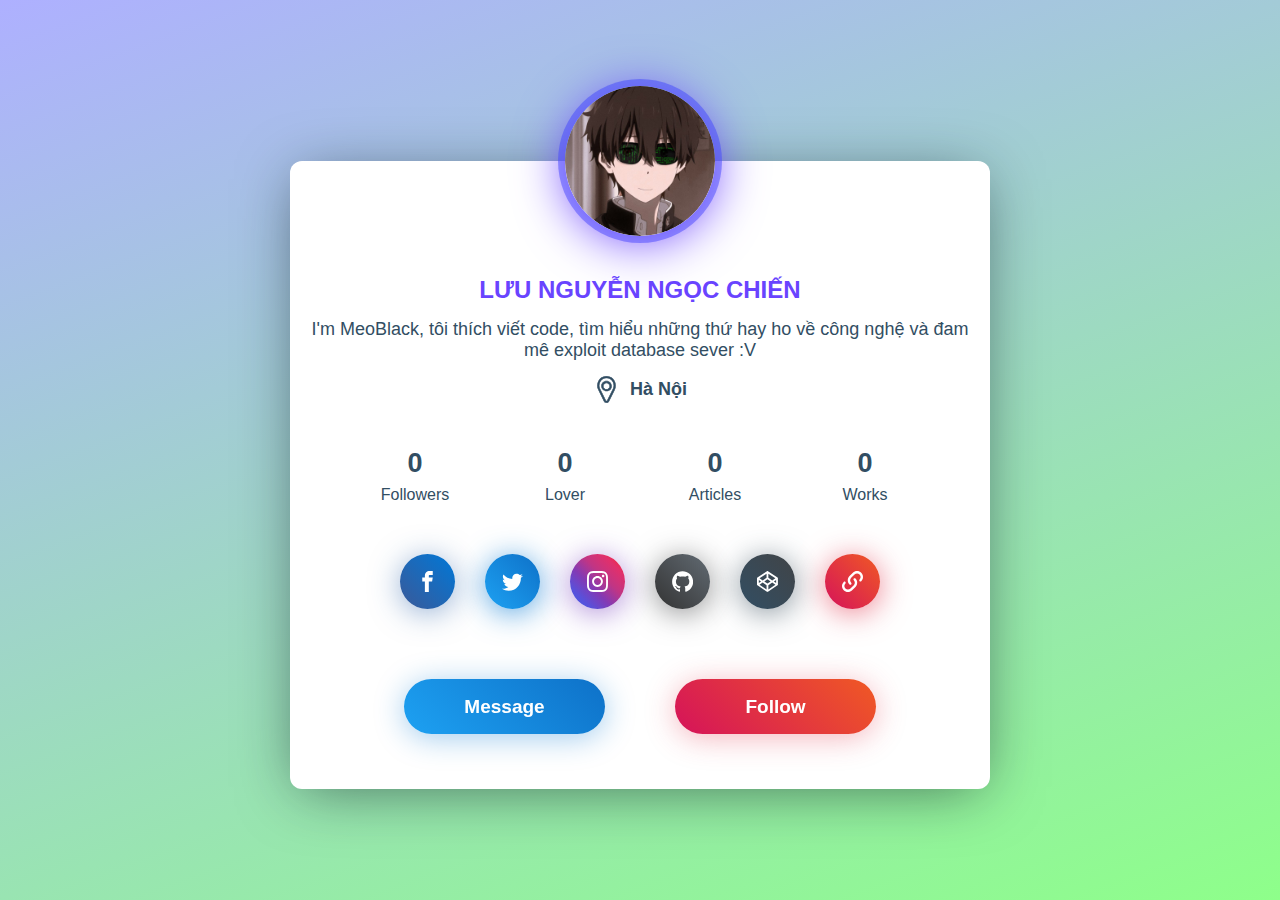
==== commit cc126720: "Update index.html" ====
--- a/index.html
+++ b/index.html
@@ -490,12 +490,12 @@
 </div>
 <div class='profile-card__cnt js-profile-cnt'>
 <div class='profile-card__name'>LƯU NGUYỄN NGỌC CHIẾN </div>
-<div class='profile-card__txt'>I'm MeoBlack, tôi thích viết code, tìm hiểu những thứ hay ho về công nghệ </div>
+<div class='profile-card__txt'>I'm MeoBlack, tôi thích viết code, tìm hiểu những thứ hay ho về công nghệ và đam mê exploit database sever :V</div>
 <div class='profile-card-loc'>
 <span class='profile-card-loc__icon'>
 <svg class='icon'><use xlink:href='#icon-location'></use></svg>
 </span>
-<span class='profile-card-loc__txt'>Phú Thọ
+<span class='profile-card-loc__txt'>Hà Nội
 </span>
 </div>
 <div class='profile-card-inf'>
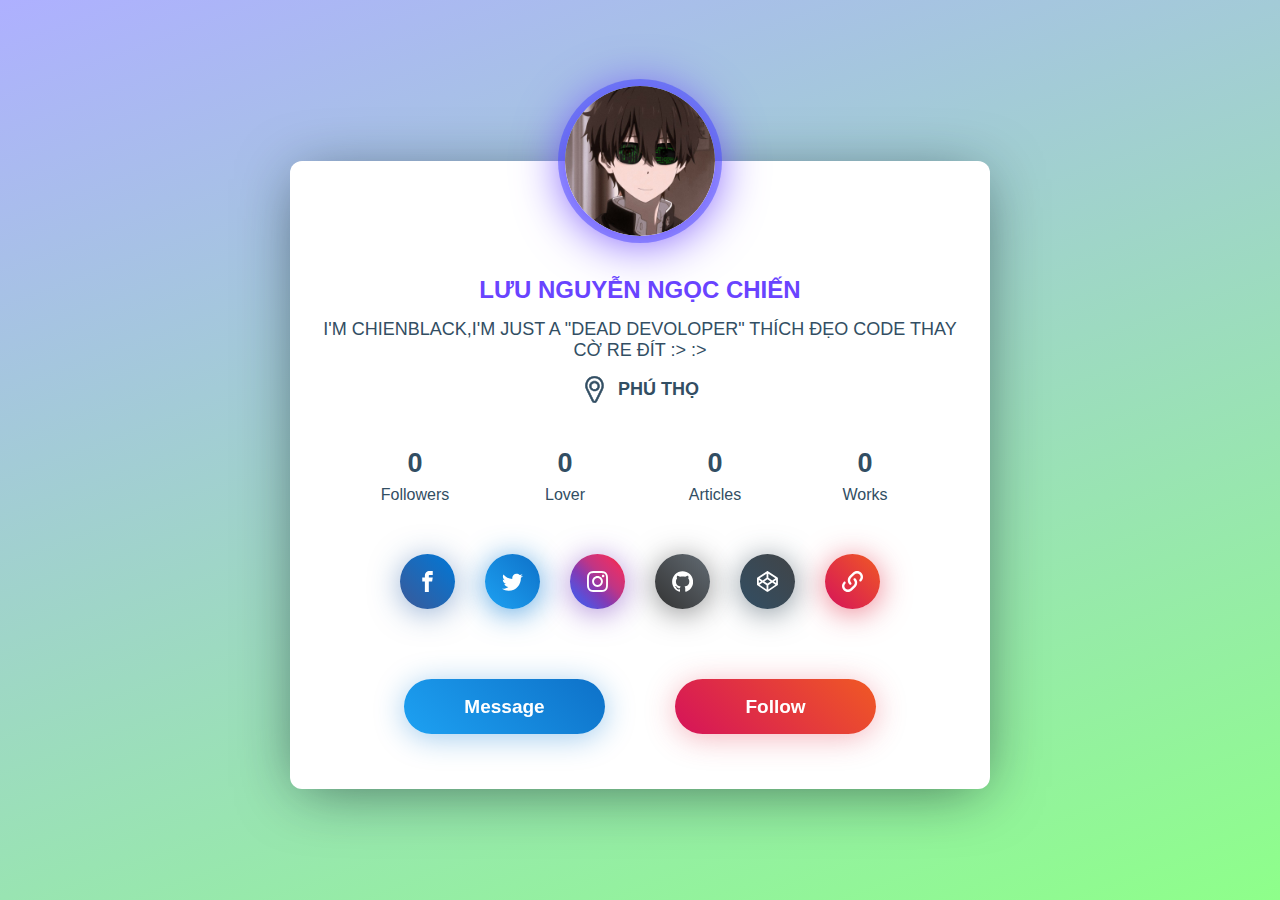
==== commit 9eff0a4d: "Update index.html" ====
--- a/index.html
+++ b/index.html
@@ -53,7 +53,7 @@
 <link href='http://static.xx.fbcdn.net/' rel='dns-prefetch'/>
 <link href='http://tpc.googlesyndication.com/' rel='dns-prefetch'/>
 <link href='http://syndication.twitter.com/' rel='dns-prefetch'/>
-<title>THÔNG TIN VỀ CHIENxBLACK</title>
+<title>Profile CHIENxBLACK</title>
 <meta content='' property='article:published_time'/>
 <meta content='' property='article:modified_time'/>
 <meta content='' property='article:tag'/>
@@ -490,12 +490,12 @@
 </div>
 <div class='profile-card__cnt js-profile-cnt'>
 <div class='profile-card__name'>LƯU NGUYỄN NGỌC CHIẾN </div>
-<div class='profile-card__txt'>I'm MeoBlack, tôi thích viết code, tìm hiểu những thứ hay ho về công nghệ và đam mê exploit database sever :V</div>
+<div class='profile-card__txt'>I'M CHIENBLACK,I'M JUST A "DEAD DEVOLOPER" THÍCH ĐẸO CODE THAY CỜ RE ĐÍT :> :> </div>
 <div class='profile-card-loc'>
 <span class='profile-card-loc__icon'>
 <svg class='icon'><use xlink:href='#icon-location'></use></svg>
 </span>
-<span class='profile-card-loc__txt'>Hà Nội
+<span class='profile-card-loc__txt'>PHÚ THỌ
 </span>
 </div>
 <div class='profile-card-inf'>
@@ -504,7 +504,7 @@
 <div class='profile-card-inf__txt'>Followers</div>
 </div>
 <div class='profile-card-inf__item'>
-<div class='profile-card-inf__title' id='count-share'>1</div>
+<div class='profile-card-inf__title' id='count-share'>0</div>
 <div class='profile-card-inf__txt'>Lover</div>
 </div>
 <div class='profile-card-inf__item'>
@@ -517,7 +517,7 @@
 </div>
 </div>
 <div class='profile-card-social'>
-<a class='profile-card-social__item facebook' href='https://www.facebook.com/MeoBlackk' target='_blank'>
+<a class='profile-card-social__item facebook' href='https://www.facebook.com/ChienBlack12/' target='_blank'>
 <span class='icon-font'>
 <svg class='icon'><use xlink:href='#icon-facebook'></use></svg>
 </span>
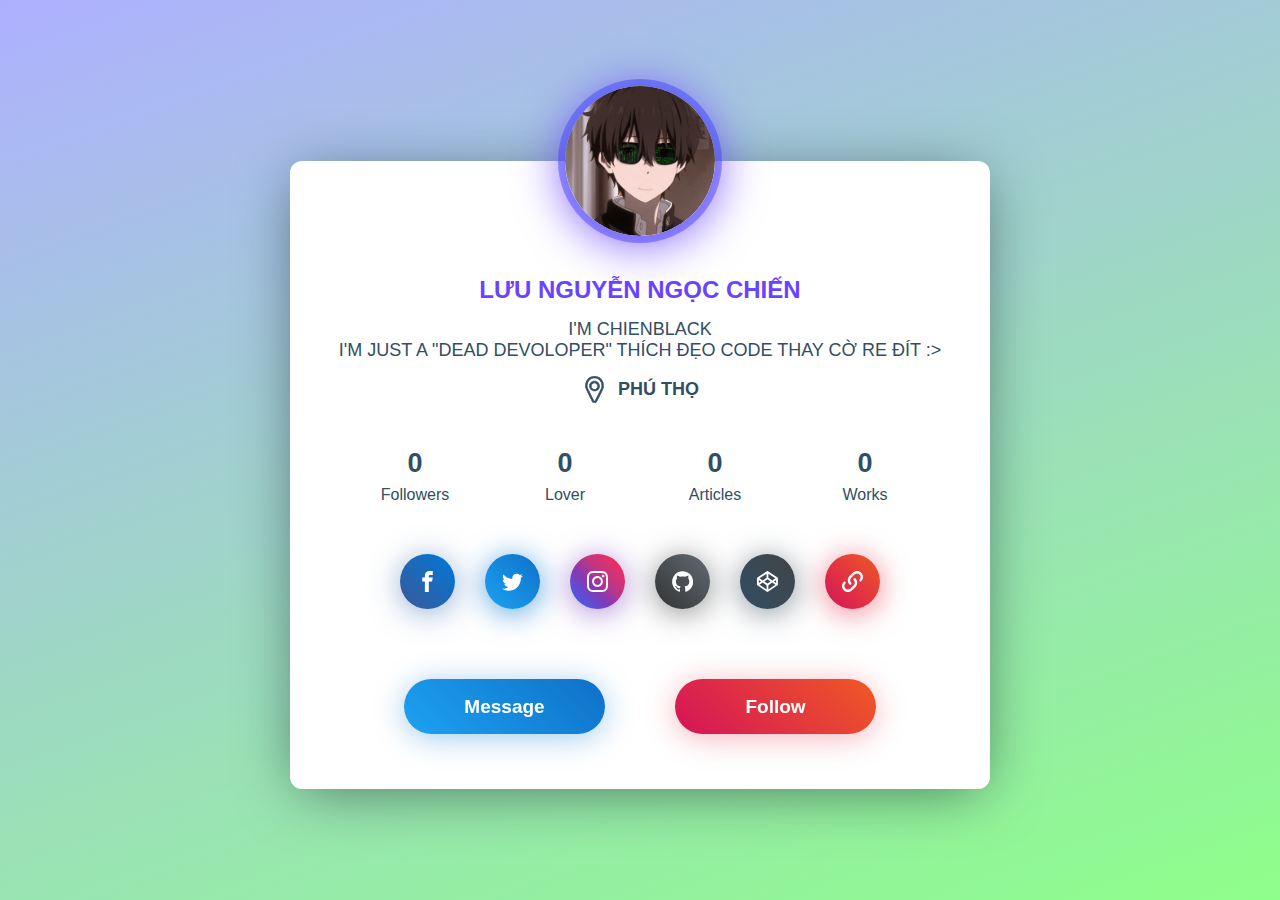
==== commit 2b81244d: "Update index.html" ====
--- a/index.html
+++ b/index.html
@@ -490,7 +490,7 @@
 </div>
 <div class='profile-card__cnt js-profile-cnt'>
 <div class='profile-card__name'>LƯU NGUYỄN NGỌC CHIẾN </div>
-<div class='profile-card__txt'>I'M CHIENBLACK,I'M JUST A "DEAD DEVOLOPER" THÍCH ĐẸO CODE THAY CỜ RE ĐÍT :> :> </div>
+<div class='profile-card__txt'>I'M CHIENBLACK <br> I'M JUST A "DEAD DEVOLOPER" THÍCH ĐẸO CODE THAY CỜ RE ĐÍT :> </div>
 <div class='profile-card-loc'>
 <span class='profile-card-loc__icon'>
 <svg class='icon'><use xlink:href='#icon-location'></use></svg>
